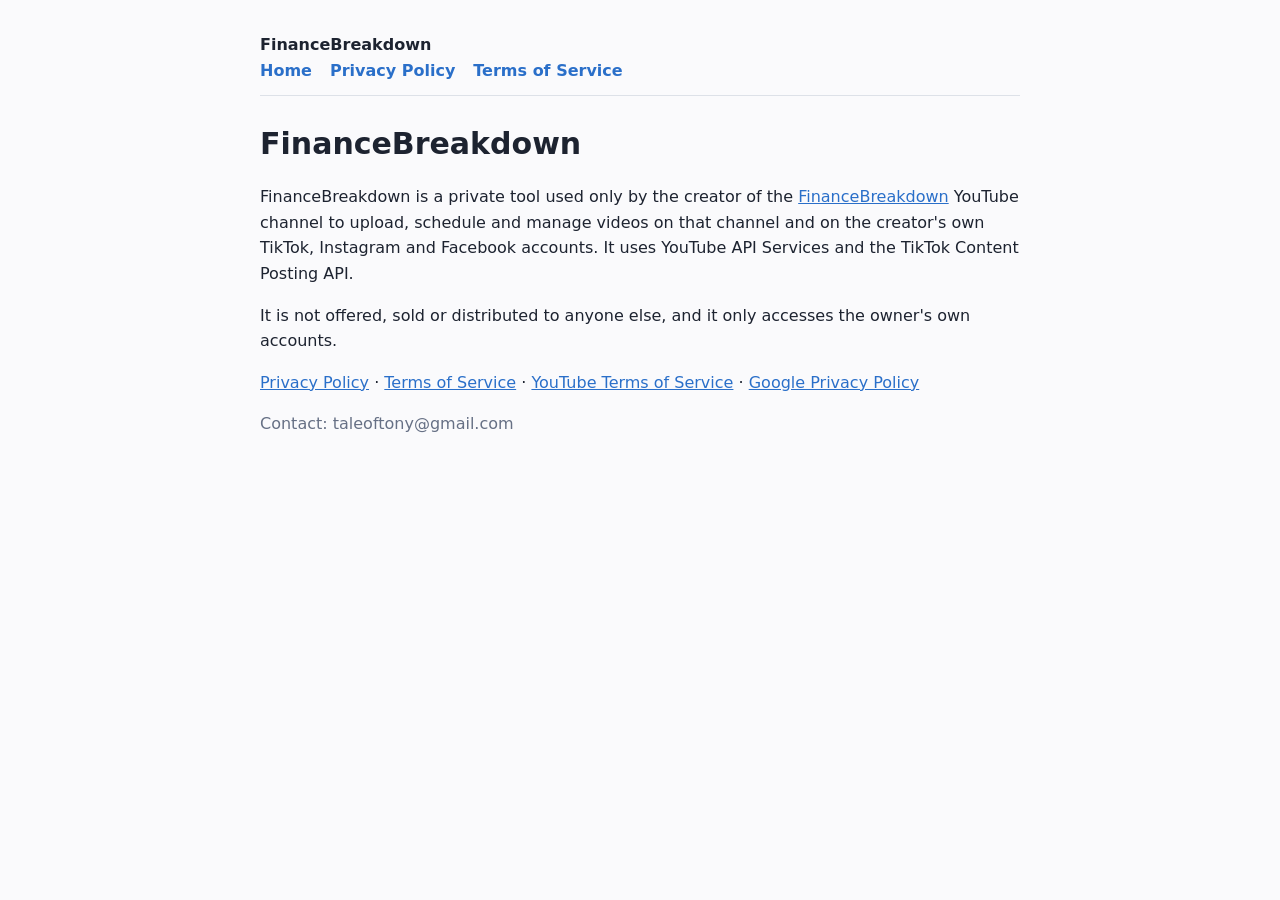
==== index.html @ d2bcfed1 "Add files via upload" ====
<!doctype html><html lang="en"><head><meta charset="utf-8"><meta name="viewport" content="width=device-width,initial-scale=1"><title>Home – FinanceBreakdown</title><style>body{font-family:system-ui,-apple-system,Segoe UI,Roboto,sans-serif;max-width:760px;margin:0 auto;padding:32px 20px;line-height:1.6;color:#1d2330;background:#fafafc}
header{border-bottom:1px solid #dde1e8;margin-bottom:24px;padding-bottom:12px}header a{margin-right:18px;color:#2a6fc9;text-decoration:none;font-weight:600}
h1{font-size:30px;margin:8px 0 4px}h2{font-size:19px;margin-top:26px}.muted{color:#667085}a{color:#2a6fc9}</style></head><body><header><strong>FinanceBreakdown</strong><br><a href="index.html">Home</a><a href="privacy-policy.html">Privacy Policy</a><a href="terms-of-service.html">Terms of Service</a></header><h1>FinanceBreakdown</h1>
<p>FinanceBreakdown is a private tool used only by the creator of the <a href="https://www.youtube.com/@FinancesBreakdown">FinanceBreakdown</a> YouTube channel to upload, schedule and manage videos on that channel and on the creator's own TikTok, Instagram and Facebook accounts. It uses YouTube API Services and the TikTok Content Posting API.</p>
<p>It is not offered, sold or distributed to anyone else, and it only accesses the owner's own accounts.</p>
<p><a href="privacy-policy.html">Privacy Policy</a> · <a href="terms-of-service.html">Terms of Service</a> · <a href="https://www.youtube.com/t/terms">YouTube Terms of Service</a> · <a href="https://policies.google.com/privacy">Google Privacy Policy</a></p>
<p class="muted">Contact: taleoftony@gmail.com</p></body></html>
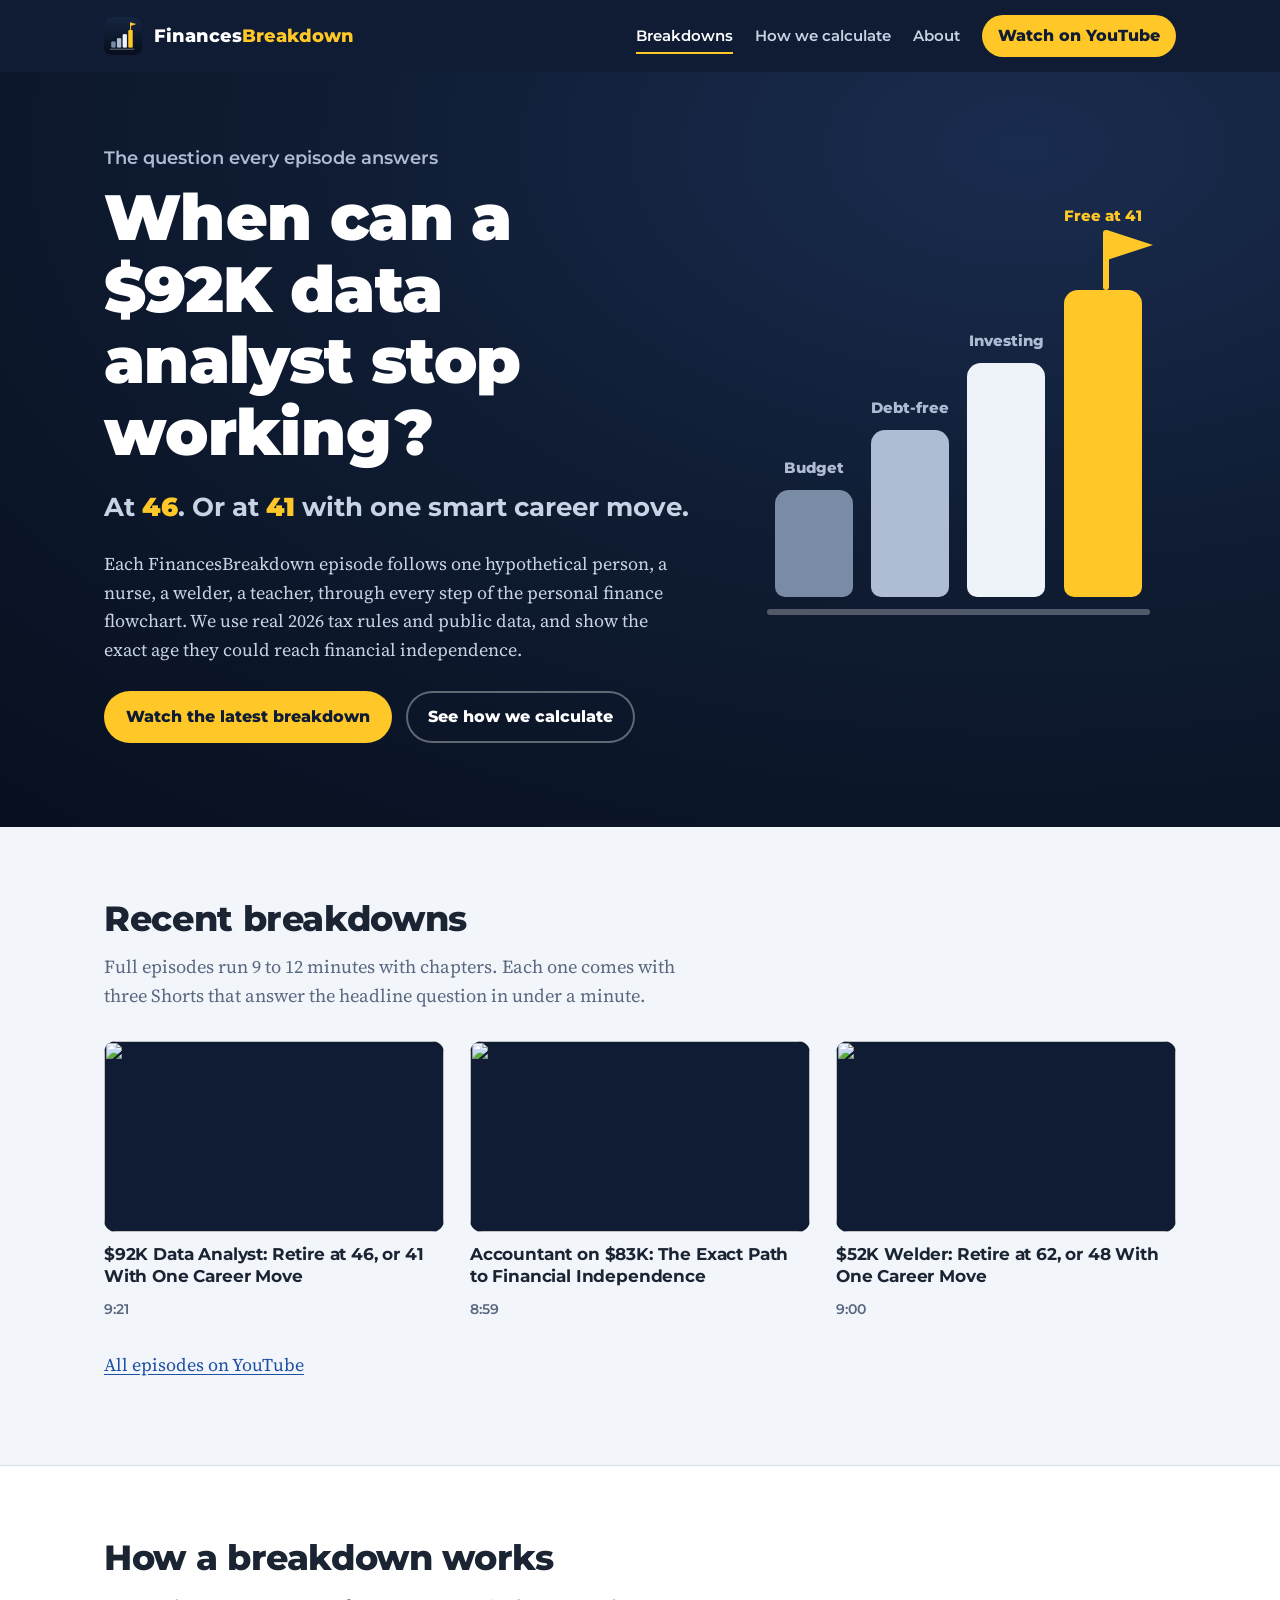
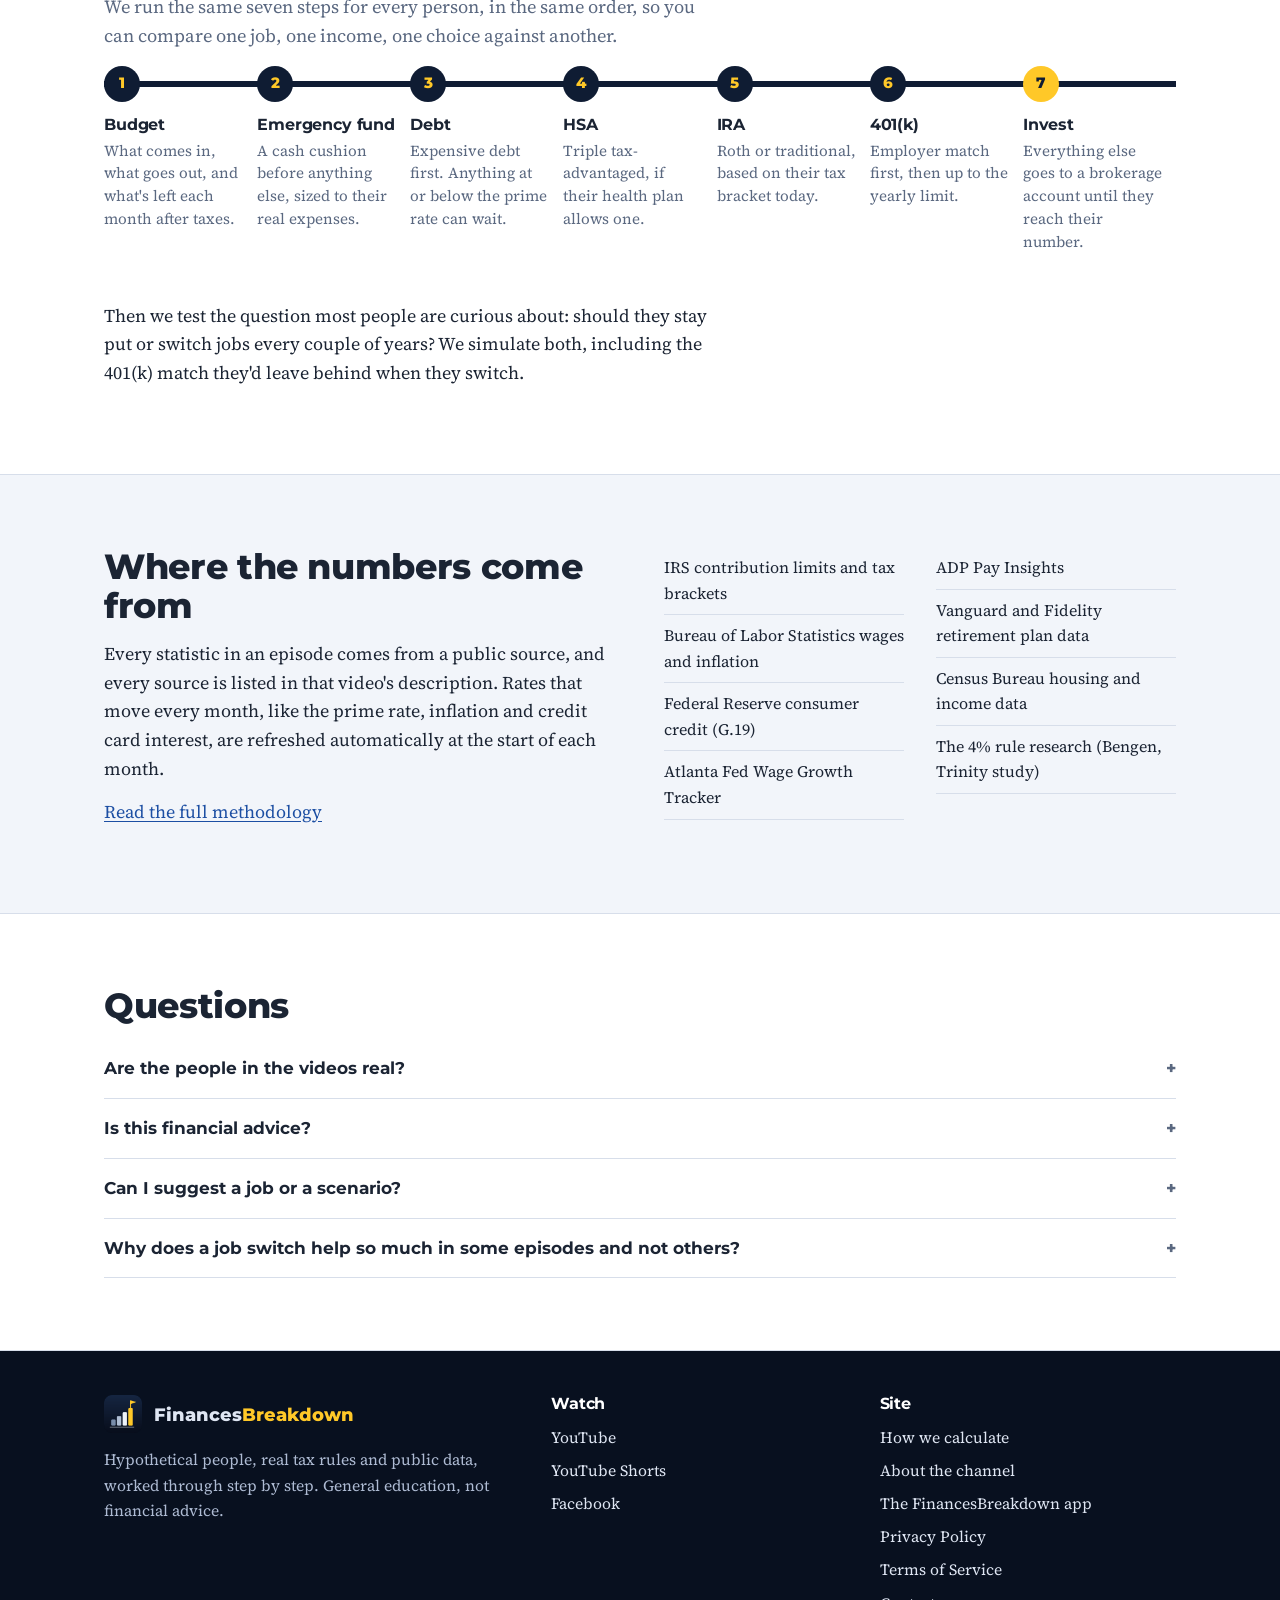
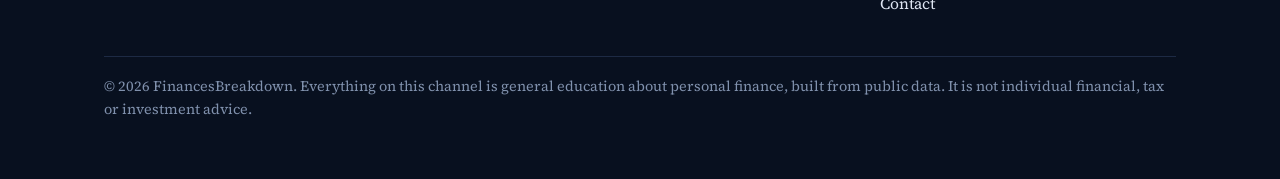
==== commit 73e5f161: "Add files via upload" ====
--- a/index.html
+++ b/index.html
@@ -1,7 +1,146 @@
-<!doctype html><html lang="en"><head><meta charset="utf-8"><meta name="viewport" content="width=device-width,initial-scale=1"><title>Home – FinanceBreakdown</title><style>body{font-family:system-ui,-apple-system,Segoe UI,Roboto,sans-serif;max-width:760px;margin:0 auto;padding:32px 20px;line-height:1.6;color:#1d2330;background:#fafafc}
-header{border-bottom:1px solid #dde1e8;margin-bottom:24px;padding-bottom:12px}header a{margin-right:18px;color:#2a6fc9;text-decoration:none;font-weight:600}
-h1{font-size:30px;margin:8px 0 4px}h2{font-size:19px;margin-top:26px}.muted{color:#667085}a{color:#2a6fc9}</style></head><body><header><strong>FinanceBreakdown</strong><br><a href="index.html">Home</a><a href="privacy-policy.html">Privacy Policy</a><a href="terms-of-service.html">Terms of Service</a></header><h1>FinanceBreakdown</h1>
-<p>FinanceBreakdown is a private tool used only by the creator of the <a href="https://www.youtube.com/@FinancesBreakdown">FinanceBreakdown</a> YouTube channel to upload, schedule and manage videos on that channel and on the creator's own TikTok, Instagram and Facebook accounts. It uses YouTube API Services and the TikTok Content Posting API.</p>
-<p>It is not offered, sold or distributed to anyone else, and it only accesses the owner's own accounts.</p>
-<p><a href="privacy-policy.html">Privacy Policy</a> · <a href="terms-of-service.html">Terms of Service</a> · <a href="https://www.youtube.com/t/terms">YouTube Terms of Service</a> · <a href="https://policies.google.com/privacy">Google Privacy Policy</a></p>
-<p class="muted">Contact: taleoftony@gmail.com</p></body></html>+<!doctype html>
+<html lang="en">
+<head>
+<meta charset="utf-8">
+<meta name="viewport" content="width=device-width, initial-scale=1">
+<title>FinancesBreakdown: when can they retire?</title>
+<meta name="description" content="Hypothetical people, real tax rules and public data. See the exact age a nurse, a welder or a teacher could reach financial independence.">
+<link rel="icon" href="favicon.ico" sizes="any">
+<link rel="icon" type="image/png" sizes="32x32" href="assets/img/favicon-32.png">
+<link rel="icon" type="image/png" sizes="512x512" href="assets/img/icon-512.png">
+<link rel="apple-touch-icon" href="apple-touch-icon.png">
+<meta name="theme-color" content="#0f1c33">
+<meta property="og:title" content="FinancesBreakdown: when can they retire?">
+<meta property="og:description" content="Hypothetical people, real tax rules and public data. See the exact age a nurse, a welder or a teacher could reach financial independence.">
+<meta property="og:image" content="https://tonydo2020.github.io/FinancesBreakdown/assets/img/og-image.png">
+<meta property="og:url" content="https://tonydo2020.github.io/FinancesBreakdown/">
+<meta property="og:type" content="website">
+<meta name="twitter:card" content="summary_large_image">
+<link rel="preconnect" href="https://fonts.googleapis.com">
+<link rel="preconnect" href="https://fonts.gstatic.com" crossorigin>
+<link href="https://fonts.googleapis.com/css2?family=Source+Serif+4:ital,opsz,wght@0,8..60,400;0,8..60,600;1,8..60,400&display=swap" rel="stylesheet">
+<link rel="stylesheet" href="assets/site.css">
+</head>
+<body>
+<a class="skip" href="#main">Skip to content</a>
+<header class="site-head">
+  <div class="wrap">
+    <a class="brand" href="index.html"><img src="assets/img/icon-512.png" alt="" width="38" height="38"><span>Finances<b>Breakdown</b></span></a>
+    <nav class="nav" aria-label="Main"><a href="index.html" aria-current="page">Breakdowns</a><a href="methodology.html">How we calculate</a><a href="about.html">About</a><a class="btn btn-gold" href="https://www.youtube.com/@FinancesBreakdown">Watch on YouTube</a></nav>
+  </div>
+</header>
+<main id="main">
+
+<section class="hero">
+  <div class="wrap">
+    <div>
+      <p class="ask">The question every episode answers</p>
+      <h1>When can a $92K data analyst stop working?</h1>
+      <p class="answer">At <strong>46</strong>. Or at <strong>41</strong> with one smart career move.</p>
+      <p>Each FinancesBreakdown episode follows one hypothetical person, a nurse, a welder, a teacher, through every step of the personal finance flowchart. We use real 2026 tax rules and public data, and show the exact age they could reach financial independence.</p>
+      <div class="cta-row">
+        <a class="btn btn-gold" href="https://www.youtube.com/@FinancesBreakdown">Watch the latest breakdown</a>
+        <a class="btn btn-ghost" href="methodology.html">See how we calculate</a>
+      </div>
+    </div>
+    <div class="climb" role="img" aria-label="Four bars climbing to a flag: the path to financial independence">
+      <div class="bar b1"><span>Budget</span></div>
+      <div class="bar b2"><span>Debt-free</span></div>
+      <div class="bar b3"><span>Investing</span></div>
+      <div class="bar b4"><span>Free at 41</span><i class="flag"></i></div>
+    </div>
+  </div>
+</section>
+
+<section class="section">
+  <div class="wrap">
+    <h2>Recent breakdowns</h2>
+    <p class="lede">Full episodes run 9 to 12 minutes with chapters. Each one comes with three Shorts that answer the headline question in under a minute.</p>
+    <div class="videos">
+      <a class="video" href="https://www.youtube.com/watch?v=Aj4bib5UKSY">
+        <div class="thumb"><img src="https://i.ytimg.com/vi/Aj4bib5UKSY/hqdefault.jpg" alt="" loading="lazy" width="480" height="360"></div>
+        <h3>$92K Data Analyst: Retire at 46, or 41 With One Career Move</h3><span class="len">9:21</span>
+      </a>
+      <a class="video" href="https://www.youtube.com/watch?v=QnsGyKZT3U4">
+        <div class="thumb"><img src="https://i.ytimg.com/vi/QnsGyKZT3U4/hqdefault.jpg" alt="" loading="lazy" width="480" height="360"></div>
+        <h3>Accountant on $83K: The Exact Path to Financial Independence</h3><span class="len">8:59</span>
+      </a>
+      <a class="video" href="https://www.youtube.com/watch?v=OPUo6-DkL6E">
+        <div class="thumb"><img src="https://i.ytimg.com/vi/OPUo6-DkL6E/hqdefault.jpg" alt="" loading="lazy" width="480" height="360"></div>
+        <h3>$52K Welder: Retire at 62, or 48 With One Career Move</h3><span class="len">9:00</span>
+      </a>
+    </div>
+    <p style="margin-top:28px"><a href="https://www.youtube.com/@FinancesBreakdown/videos">All episodes on YouTube</a></p>
+  </div>
+</section>
+
+<section class="section alt">
+  <div class="wrap">
+    <h2>How a breakdown works</h2>
+    <p class="lede">We run the same seven steps for every person, in the same order, so you can compare one job, one income, one choice against another.</p>
+    <ol class="steps"><li><h3>Budget</h3><p>What comes in, what goes out, and what's left each month after taxes.</p></li><li><h3>Emergency fund</h3><p>A cash cushion before anything else, sized to their real expenses.</p></li><li><h3>Debt</h3><p>Expensive debt first. Anything at or below the prime rate can wait.</p></li><li><h3>HSA</h3><p>Triple tax-advantaged, if their health plan allows one.</p></li><li><h3>IRA</h3><p>Roth or traditional, based on their tax bracket today.</p></li><li><h3>401(k)</h3><p>Employer match first, then up to the yearly limit.</p></li><li><h3>Invest</h3><p>Everything else goes to a brokerage account until they reach their number.</p></li></ol>
+    <p style="margin-top:34px">Then we test the question most people are curious about: should they stay put or switch jobs every couple of years? We simulate both, including the 401(k) match they'd leave behind when they switch.</p>
+  </div>
+</section>
+
+<section class="section">
+  <div class="wrap two">
+    <div>
+      <h2>Where the numbers come from</h2>
+      <p>Every statistic in an episode comes from a public source, and every source is listed in that video's description. Rates that move every month, like the prime rate, inflation and credit card interest, are refreshed automatically at the start of each month.</p>
+      <p><a href="methodology.html">Read the full methodology</a></p>
+    </div>
+    <ul class="sources">
+      <li>IRS contribution limits and tax brackets</li>
+      <li>Bureau of Labor Statistics wages and inflation</li>
+      <li>Federal Reserve consumer credit (G.19)</li>
+      <li>Atlanta Fed Wage Growth Tracker</li>
+      <li>ADP Pay Insights</li>
+      <li>Vanguard and Fidelity retirement plan data</li>
+      <li>Census Bureau housing and income data</li>
+      <li>The 4% rule research (Bengen, Trinity study)</li>
+    </ul>
+  </div>
+</section>
+
+<section class="section alt">
+  <div class="wrap">
+    <h2>Questions</h2>
+    <details><summary>Are the people in the videos real?</summary><p>No. Every person is hypothetical, built from realistic pay, spending and debt for their job and city. That lets us show the math clearly without exposing anyone's finances.</p></details>
+    <details><summary>Is this financial advice?</summary><p>No. It's general education: one way to read the numbers for one made-up situation. Your own taxes, benefits and goals will differ, so check your plan with a qualified professional before acting on it.</p></details>
+    <details><summary>Can I suggest a job or a scenario?</summary><p>Yes. Comment your age, income and spending on any episode, and we may build a hypothetical scenario inspired by it. We never use real names or personal details.</p></details>
+    <details><summary>Why does a job switch help so much in some episodes and not others?</summary><p>It depends on the raise, how often they switch, and how much unvested 401(k) match they leave behind. Sometimes waiting for a vesting date is worth more than the raise itself, and the episode shows that trade-off.</p></details>
+  </div>
+</section>
+
+</main>
+<footer class="site-foot">
+  <div class="wrap">
+    <div>
+      <a class="brand" href="index.html"><img src="assets/img/icon-512.png" alt="" width="38" height="38"><span>Finances<b>Breakdown</b></span></a>
+      <p style="margin-top:14px">Hypothetical people, real tax rules and public data, worked through step by step. General education, not financial advice.</p>
+    </div>
+    <div>
+      <h3>Watch</h3>
+      <ul>
+        <li><a href="https://www.youtube.com/@FinancesBreakdown">YouTube</a></li>
+        <li><a href="https://www.youtube.com/@FinancesBreakdown/shorts">YouTube Shorts</a></li>
+        <li><a href="https://www.facebook.com/1258366027370738">Facebook</a></li>
+      </ul>
+    </div>
+    <div>
+      <h3>Site</h3>
+      <ul>
+        <li><a href="methodology.html">How we calculate</a></li>
+        <li><a href="about.html">About the channel</a></li>
+        <li><a href="about.html#app">The FinancesBreakdown app</a></li>
+        <li><a href="privacy-policy.html">Privacy Policy</a></li>
+        <li><a href="terms-of-service.html">Terms of Service</a></li>
+        <li><a href="mailto:taleoftony@gmail.com">Contact</a></li>
+      </ul>
+    </div>
+    <p class="fine">© 2026 FinancesBreakdown. Everything on this channel is general education about personal finance, built from public data. It is not individual financial, tax or investment advice.</p>
+  </div>
+</footer>
+</body>
+</html>
--- a/assets/site.css
+++ b/assets/site.css
@@ -0,0 +1,171 @@
+@font-face {
+  font-family: "Montserrat";
+  src: url("fonts/Montserrat.ttf") format("truetype");
+  font-weight: 100 900;
+  font-display: swap;
+}
+
+:root {
+  --navy: #0f1c33;
+  --navy-deep: #08101f;
+  --gold: #ffc828;
+  --page: #f2f5fa;
+  --ink: #1b2433;
+  --slate: #5a6880;
+  --line: #d7deea;
+  --white: #ffffff;
+  --display: "Montserrat", "Segoe UI", system-ui, sans-serif;
+  --body: "Source Serif 4", Georgia, "Times New Roman", serif;
+  --wrap: 1120px;
+}
+
+* { box-sizing: border-box; }
+html { -webkit-text-size-adjust: 100%; }
+body {
+  margin: 0;
+  background: var(--page);
+  color: var(--ink);
+  font-family: var(--body);
+  font-size: 1.125rem;
+  line-height: 1.6;
+}
+img { max-width: 100%; display: block; }
+a { color: #1d4fa3; text-underline-offset: 3px; }
+a:hover { color: var(--navy); }
+:focus-visible { outline: 3px solid var(--gold); outline-offset: 3px; border-radius: 4px; }
+
+.wrap { max-width: var(--wrap); margin: 0 auto; padding: 0 24px; }
+.skip { position: absolute; left: -999px; top: 0; background: var(--gold); color: var(--navy); padding: 10px 14px; z-index: 10; }
+.skip:focus { left: 12px; top: 12px; }
+
+h1, h2, h3, .display { font-family: var(--display); color: inherit; line-height: 1.12; letter-spacing: -0.01em; }
+h1 { font-size: clamp(2.3rem, 5.2vw, 4rem); font-weight: 900; margin: 0 0 18px; }
+h2 { font-size: clamp(1.6rem, 3vw, 2.2rem); font-weight: 800; margin: 0 0 14px; }
+h3 { font-size: 1.15rem; font-weight: 700; margin: 0 0 6px; }
+p { margin: 0 0 14px; max-width: 68ch; }
+
+/* ---------- header ---------- */
+.site-head { background: var(--navy); color: var(--white); }
+.site-head .wrap { display: flex; align-items: center; gap: 28px; min-height: 72px; flex-wrap: wrap; }
+.brand { display: flex; align-items: center; gap: 12px; text-decoration: none; color: var(--white); font-family: var(--display); font-weight: 800; font-size: 1.15rem; }
+.brand img { width: 38px; height: 38px; }
+.brand b { color: var(--gold); font-weight: 800; }
+.nav { display: flex; gap: 22px; flex-wrap: wrap; margin-left: auto; align-items: center; font-family: var(--display); font-size: 0.95rem; font-weight: 600; }
+.nav a { color: #c9d3e6; text-decoration: none; padding: 6px 0; }
+.nav a:hover, .nav a[aria-current="page"] { color: var(--white); box-shadow: inset 0 -2px 0 var(--gold); }
+
+.btn { display: inline-block; font-family: var(--display); font-weight: 800; font-size: 1rem; text-decoration: none; padding: 13px 22px; border-radius: 999px; }
+.btn-gold { background: var(--gold); color: var(--navy); }
+.btn-gold:hover { background: #ffd65a; color: var(--navy); }
+.btn-ghost { color: var(--white); box-shadow: inset 0 0 0 2px rgba(255, 255, 255, 0.35); }
+.btn-ghost:hover { color: var(--white); box-shadow: inset 0 0 0 2px var(--gold); }
+.nav .btn { padding: 8px 16px; color: var(--navy); }
+.nav .btn:hover { box-shadow: none; color: var(--navy); }
+
+/* ---------- hero ---------- */
+.hero { background: radial-gradient(120% 120% at 80% 10%, #1a2c4f 0%, var(--navy) 45%, var(--navy-deep) 100%); color: var(--white); padding: 72px 0 84px; overflow: hidden; }
+.hero .wrap { display: grid; grid-template-columns: 1.15fr 0.85fr; gap: 48px; align-items: center; }
+.hero .ask { font-family: var(--display); font-weight: 600; color: #aebbd3; font-size: 1.1rem; margin-bottom: 10px; }
+.hero h1 { color: var(--white); }
+.answer { font-family: var(--display); font-size: clamp(1.25rem, 2.4vw, 1.6rem); font-weight: 700; margin: 0 0 22px; color: #e8edf6; }
+.answer strong { color: var(--gold); font-weight: 900; }
+.hero p { color: #c9d3e6; }
+.cta-row { display: flex; gap: 14px; flex-wrap: wrap; margin-top: 26px; }
+
+/* the climbing bars + flag (the channel's icon, drawn live) */
+.climb { position: relative; height: 360px; display: flex; align-items: flex-end; gap: 18px; justify-content: center; padding-bottom: 26px; }
+.climb::after { content: ""; position: absolute; left: 6%; right: 6%; bottom: 8px; height: 6px; border-radius: 3px; background: rgba(255, 255, 255, 0.28); }
+.bar { width: 18%; border-radius: 14px 14px 10px 10px; position: relative; transform-origin: bottom; }
+.bar span { position: absolute; top: -34px; left: 50%; transform: translateX(-50%); font-family: var(--display); font-weight: 800; font-size: 0.95rem; color: #aebbd3; white-space: nowrap; }
+.bar.b1 { height: 32%; background: #7a8ba6; }
+.bar.b2 { height: 50%; background: #aebdd3; }
+.bar.b3 { height: 70%; background: #eef3fa; }
+.bar.b4 { height: 92%; background: var(--gold); }
+.bar.b4 span { color: var(--gold); top: -86px; }
+.flag { position: absolute; left: 50%; top: -60px; width: 6px; height: 60px; background: var(--gold); border-radius: 3px; }
+.flag::after { content: ""; position: absolute; left: 4px; top: 0; border-left: 46px solid var(--gold); border-top: 15px solid transparent; border-bottom: 15px solid transparent; }
+@media (prefers-reduced-motion: no-preference) {
+  .bar { animation: rise 900ms cubic-bezier(.2, .8, .2, 1) both; }
+  .bar.b2 { animation-delay: 120ms; }
+  .bar.b3 { animation-delay: 240ms; }
+  .bar.b4 { animation-delay: 360ms; }
+  @keyframes rise { from { transform: scaleY(0.04); } to { transform: scaleY(1); } }
+}
+
+/* ---------- sections ---------- */
+.section { padding: 72px 0; }
+.section.alt { background: var(--white); border-top: 1px solid var(--line); border-bottom: 1px solid var(--line); }
+.lede { color: var(--slate); font-size: 1.15rem; margin-bottom: 30px; }
+
+.videos { display: grid; grid-template-columns: repeat(3, 1fr); gap: 26px; }
+.video { text-decoration: none; color: var(--ink); }
+.video .thumb { aspect-ratio: 16 / 9; border-radius: 12px; overflow: hidden; background: var(--navy); }
+.video .thumb img { width: 100%; height: 100%; object-fit: cover; }
+.video h3 { margin-top: 12px; font-size: 1.05rem; line-height: 1.3; }
+.video:hover h3 { color: #1d4fa3; }
+.video .len { font-family: var(--display); font-size: 0.85rem; font-weight: 600; color: var(--slate); }
+
+.steps { list-style: none; margin: 0; padding: 0; display: grid; grid-template-columns: repeat(7, 1fr); gap: 0; border-top: 6px solid var(--navy); }
+.steps li { padding: 18px 14px 0 0; position: relative; }
+.steps li::before { content: counter(step); counter-increment: step; display: grid; place-items: center; width: 36px; height: 36px; margin-top: -39px; margin-bottom: 14px; border-radius: 50%; background: var(--navy); color: var(--gold); font-family: var(--display); font-weight: 800; font-size: 0.95rem; }
+.steps li:last-child::before { background: var(--gold); color: var(--navy); }
+.steps { counter-reset: step; }
+.steps h3 { font-size: 1rem; }
+.steps p { font-size: 0.95rem; color: var(--slate); line-height: 1.5; }
+
+.two { display: grid; grid-template-columns: 1fr 1fr; gap: 48px; }
+.sources { margin: 0; padding: 0; list-style: none; columns: 2; column-gap: 32px; }
+.sources li { break-inside: avoid; padding: 8px 0; border-bottom: 1px solid var(--line); font-size: 1rem; }
+
+details { border-bottom: 1px solid var(--line); padding: 16px 0; }
+summary { cursor: pointer; font-family: var(--display); font-weight: 700; font-size: 1.05rem; list-style: none; display: flex; justify-content: space-between; gap: 16px; }
+summary::-webkit-details-marker { display: none; }
+summary::after { content: "+"; font-weight: 800; color: var(--slate); }
+details[open] summary::after { content: "–"; }
+details p { margin: 12px 0 0; color: #344055; }
+
+/* ---------- article pages (about, methodology, policies) ---------- */
+.page-head { background: var(--navy); color: var(--white); padding: 56px 0 48px; }
+.page-head h1 { color: var(--white); margin: 0; font-size: clamp(2rem, 4vw, 3rem); }
+.page-head p { color: #c9d3e6; margin: 12px 0 0; }
+.article { padding: 48px 0 72px; }
+.article .wrap { max-width: 820px; }
+.article h2 { font-size: 1.45rem; margin-top: 42px; }
+.article h3 { margin-top: 26px; }
+.article ul { padding-left: 22px; max-width: 68ch; }
+.article li { margin-bottom: 6px; }
+.updated { color: var(--slate); font-size: 0.95rem; }
+.note { background: var(--white); border-left: 5px solid var(--gold); padding: 16px 20px; border-radius: 0 10px 10px 0; margin: 24px 0; }
+.table { width: 100%; border-collapse: collapse; font-size: 1rem; margin: 12px 0 24px; }
+.table th, .table td { text-align: left; padding: 10px 12px; border-bottom: 1px solid var(--line); vertical-align: top; }
+.table th { font-family: var(--display); font-size: 0.9rem; font-weight: 700; color: var(--slate); }
+
+/* ---------- footer ---------- */
+.site-foot { background: var(--navy-deep); color: #aebbd3; padding: 44px 0; font-size: 0.98rem; }
+.site-foot .wrap { display: grid; grid-template-columns: 1.4fr 1fr 1fr; gap: 32px; }
+.site-foot a { color: #dfe6f3; text-decoration: none; }
+.site-foot a:hover { color: var(--gold); }
+.site-foot ul { list-style: none; margin: 0; padding: 0; }
+.site-foot li { margin-bottom: 8px; }
+.site-foot h3 { color: var(--white); font-size: 0.98rem; margin-bottom: 12px; }
+.site-foot .fine { grid-column: 1 / -1; max-width: none; border-top: 1px solid #1d2a44; padding-top: 18px; font-size: 0.9rem; color: #8091ad; }
+
+/* ---------- responsive ---------- */
+@media (max-width: 920px) {
+  .hero .wrap, .two { grid-template-columns: 1fr; }
+  .climb { height: 260px; width: 100%; max-width: 420px; margin: 40px auto 0; }
+  .videos { grid-template-columns: 1fr 1fr; }
+  .steps { grid-template-columns: 1fr; border-top: 0; border-left: 6px solid var(--navy); padding-left: 22px; }
+  .steps li { padding: 0 0 20px 0; }
+  .steps li::before { position: absolute; left: -43px; top: -4px; margin: 0; }
+  .sources { columns: 1; }
+  .site-foot .wrap { grid-template-columns: 1fr 1fr; }
+}
+@media (max-width: 600px) {
+  body { font-size: 1.06rem; }
+  .nav { margin-left: 0; gap: 16px; }
+  .site-head .wrap { padding-top: 12px; padding-bottom: 12px; }
+  .videos { grid-template-columns: 1fr; }
+  .site-foot .wrap { grid-template-columns: 1fr; }
+  .hero { padding: 48px 0 60px; }
+}
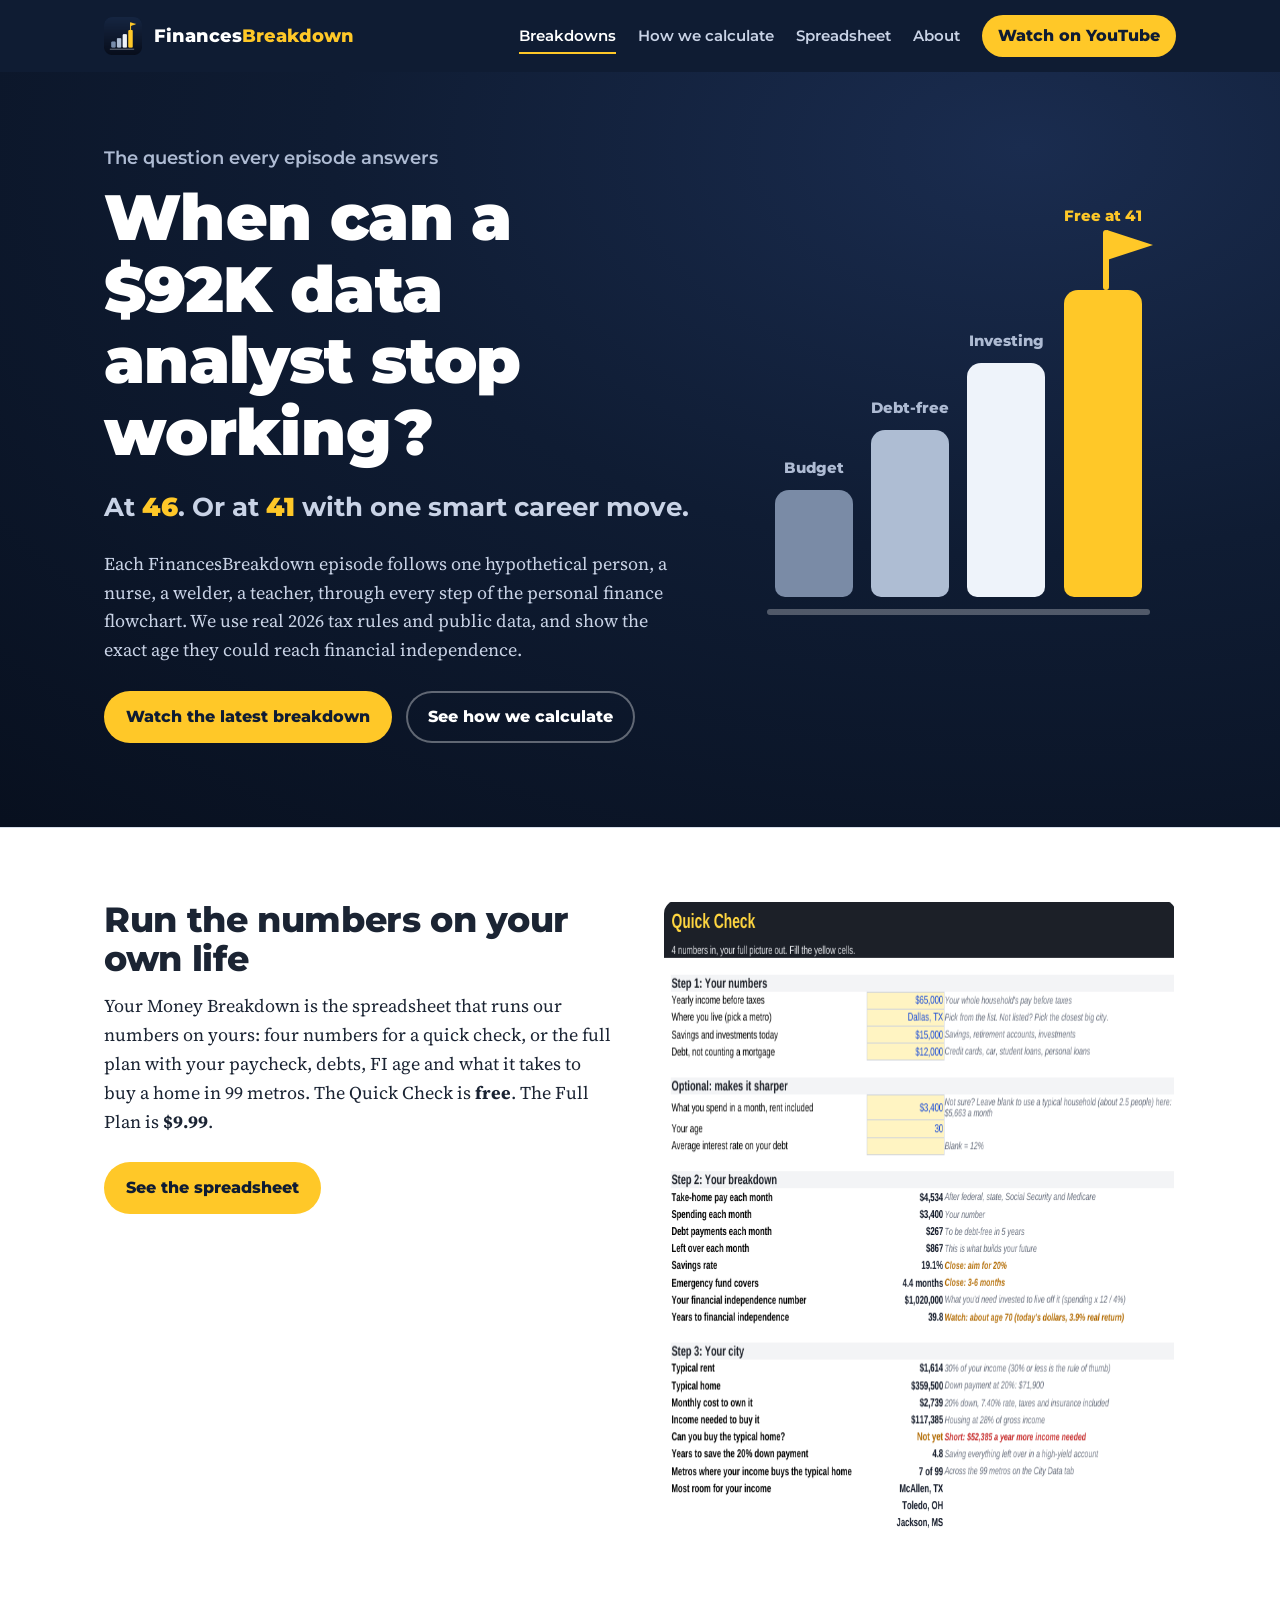
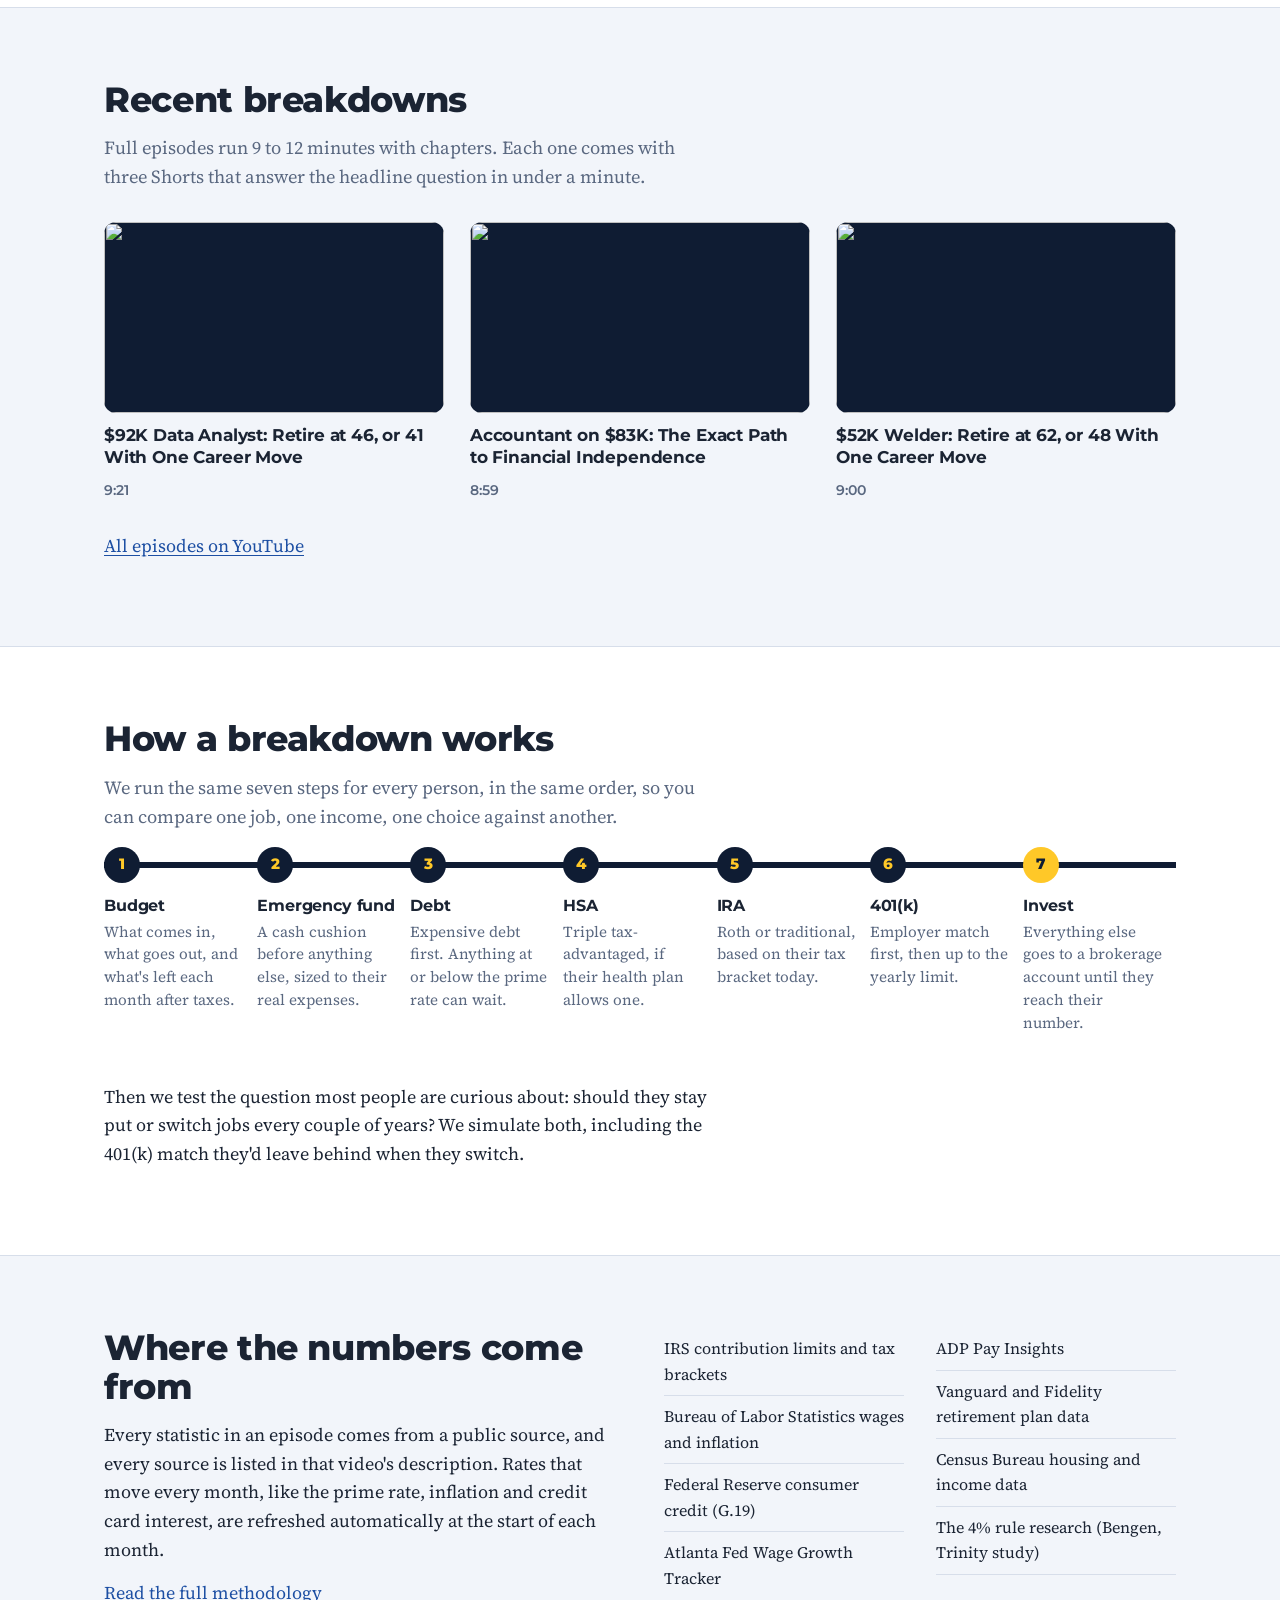
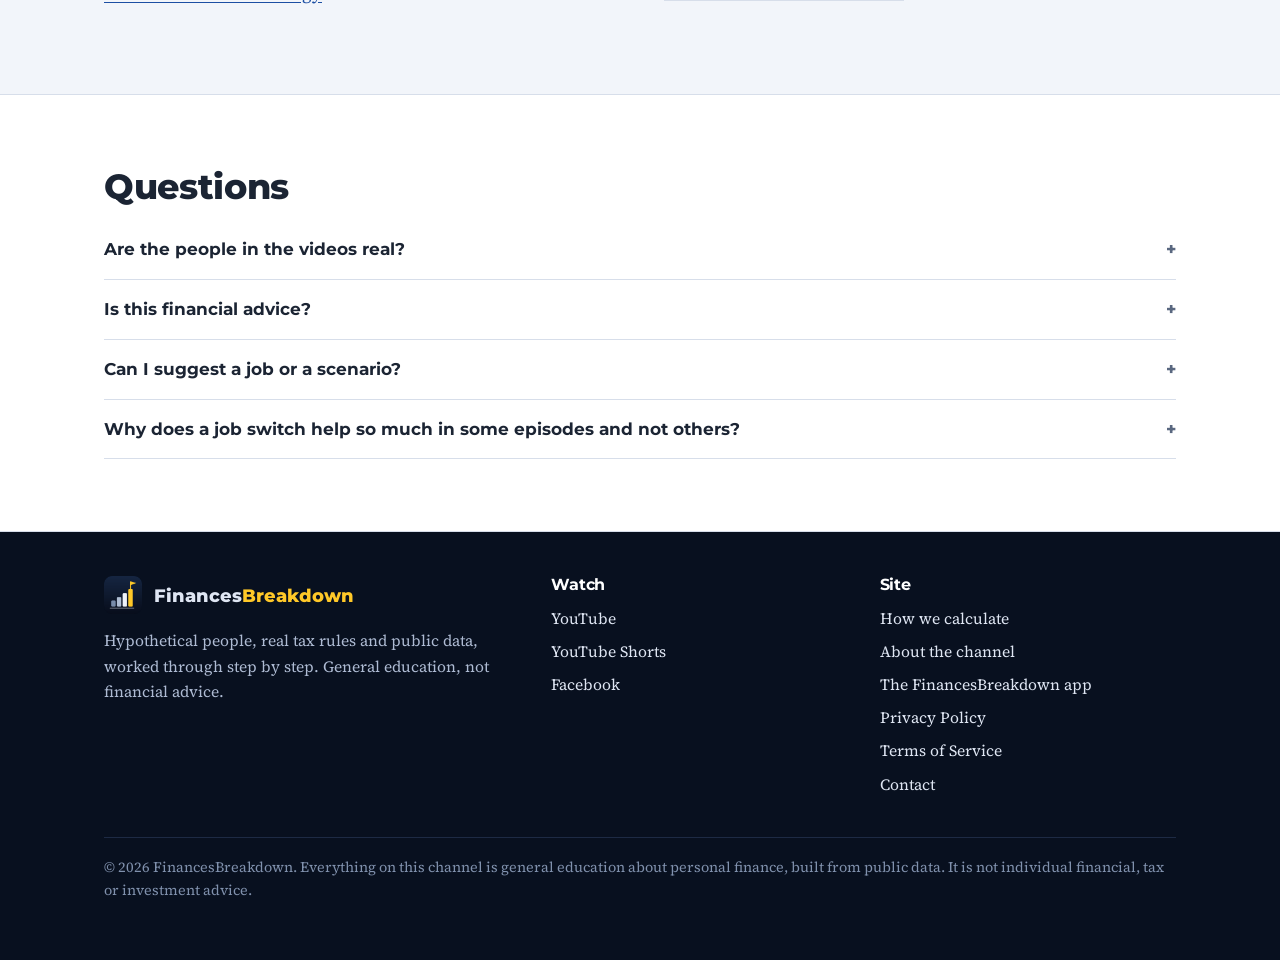
==== commit 25589ad6: "Add files via upload" ====
--- a/index.html
+++ b/index.html
@@ -3,7 +3,7 @@
 <head>
 <meta charset="utf-8">
 <meta name="viewport" content="width=device-width, initial-scale=1">
-<title>FinancesBreakdown: when can they retire?</title>
+<title>FinancesBreakdown</title>
 <meta name="description" content="Hypothetical people, real tax rules and public data. See the exact age a nurse, a welder or a teacher could reach financial independence.">
 <link rel="icon" href="favicon.ico" sizes="any">
 <link rel="icon" type="image/png" sizes="32x32" href="assets/img/favicon-32.png">
@@ -12,8 +12,8 @@
 <meta name="theme-color" content="#0f1c33">
 <meta property="og:title" content="FinancesBreakdown: when can they retire?">
 <meta property="og:description" content="Hypothetical people, real tax rules and public data. See the exact age a nurse, a welder or a teacher could reach financial independence.">
-<meta property="og:image" content="https://tonydo2020.github.io/FinancesBreakdown/assets/img/og-image.png">
-<meta property="og:url" content="https://tonydo2020.github.io/FinancesBreakdown/">
+<meta property="og:image" content="https://financesbreakdown.github.io/assets/img/og-image.png">
+<meta property="og:url" content="https://financesbreakdown.github.io/">
 <meta property="og:type" content="website">
 <meta name="twitter:card" content="summary_large_image">
 <link rel="preconnect" href="https://fonts.googleapis.com">
@@ -26,7 +26,7 @@
 <header class="site-head">
   <div class="wrap">
     <a class="brand" href="index.html"><img src="assets/img/icon-512.png" alt="" width="38" height="38"><span>Finances<b>Breakdown</b></span></a>
-    <nav class="nav" aria-label="Main"><a href="index.html" aria-current="page">Breakdowns</a><a href="methodology.html">How we calculate</a><a href="about.html">About</a><a class="btn btn-gold" href="https://www.youtube.com/@FinancesBreakdown">Watch on YouTube</a></nav>
+    <nav class="nav" aria-label="Main"><a href="index.html" aria-current="page">Breakdowns</a><a href="methodology.html">How we calculate</a><a href="planner.html">Spreadsheet</a><a href="about.html">About</a><a class="btn btn-gold" href="https://www.youtube.com/@FinancesBreakdown">Watch on YouTube</a></nav>
   </div>
 </header>
 <main id="main">
@@ -51,6 +51,19 @@
     </div>
   </div>
 </section>
+<!-- planner -->
+<section class="section alt">
+  <div class="wrap two">
+    <div>
+      <h2>Run the numbers on your own life</h2>
+      <p>Your Money Breakdown is the spreadsheet that runs our numbers on yours: four numbers for a quick check, or the full plan
+      with your paycheck, debts, FI age and what it takes to buy a home in 99 metros. The Quick Check is <strong>free</strong>. The Full Plan is <strong>$9.99</strong>.</p>
+      <div class="cta-row"><a class="btn btn-gold" href="planner.html">See the spreadsheet</a></div>
+    </div>
+    <div><img src="assets/img/planner-quick-check.png" alt="The spreadsheet's Quick Check tab" width="760" height="635" loading="lazy" style="border-radius:14px"></div>
+  </div>
+</section>
+<!-- /planner -->
 
 <section class="section">
   <div class="wrap">
@@ -136,7 +149,7 @@
         <li><a href="about.html#app">The FinancesBreakdown app</a></li>
         <li><a href="privacy-policy.html">Privacy Policy</a></li>
         <li><a href="terms-of-service.html">Terms of Service</a></li>
-        <li><a href="mailto:taleoftony@gmail.com">Contact</a></li>
+        <li><a href="mailto:financesbreakdown714@gmail.com">Contact</a></li>
       </ul>
     </div>
     <p class="fine">© 2026 FinancesBreakdown. Everything on this channel is general education about personal finance, built from public data. It is not individual financial, tax or investment advice.</p>
